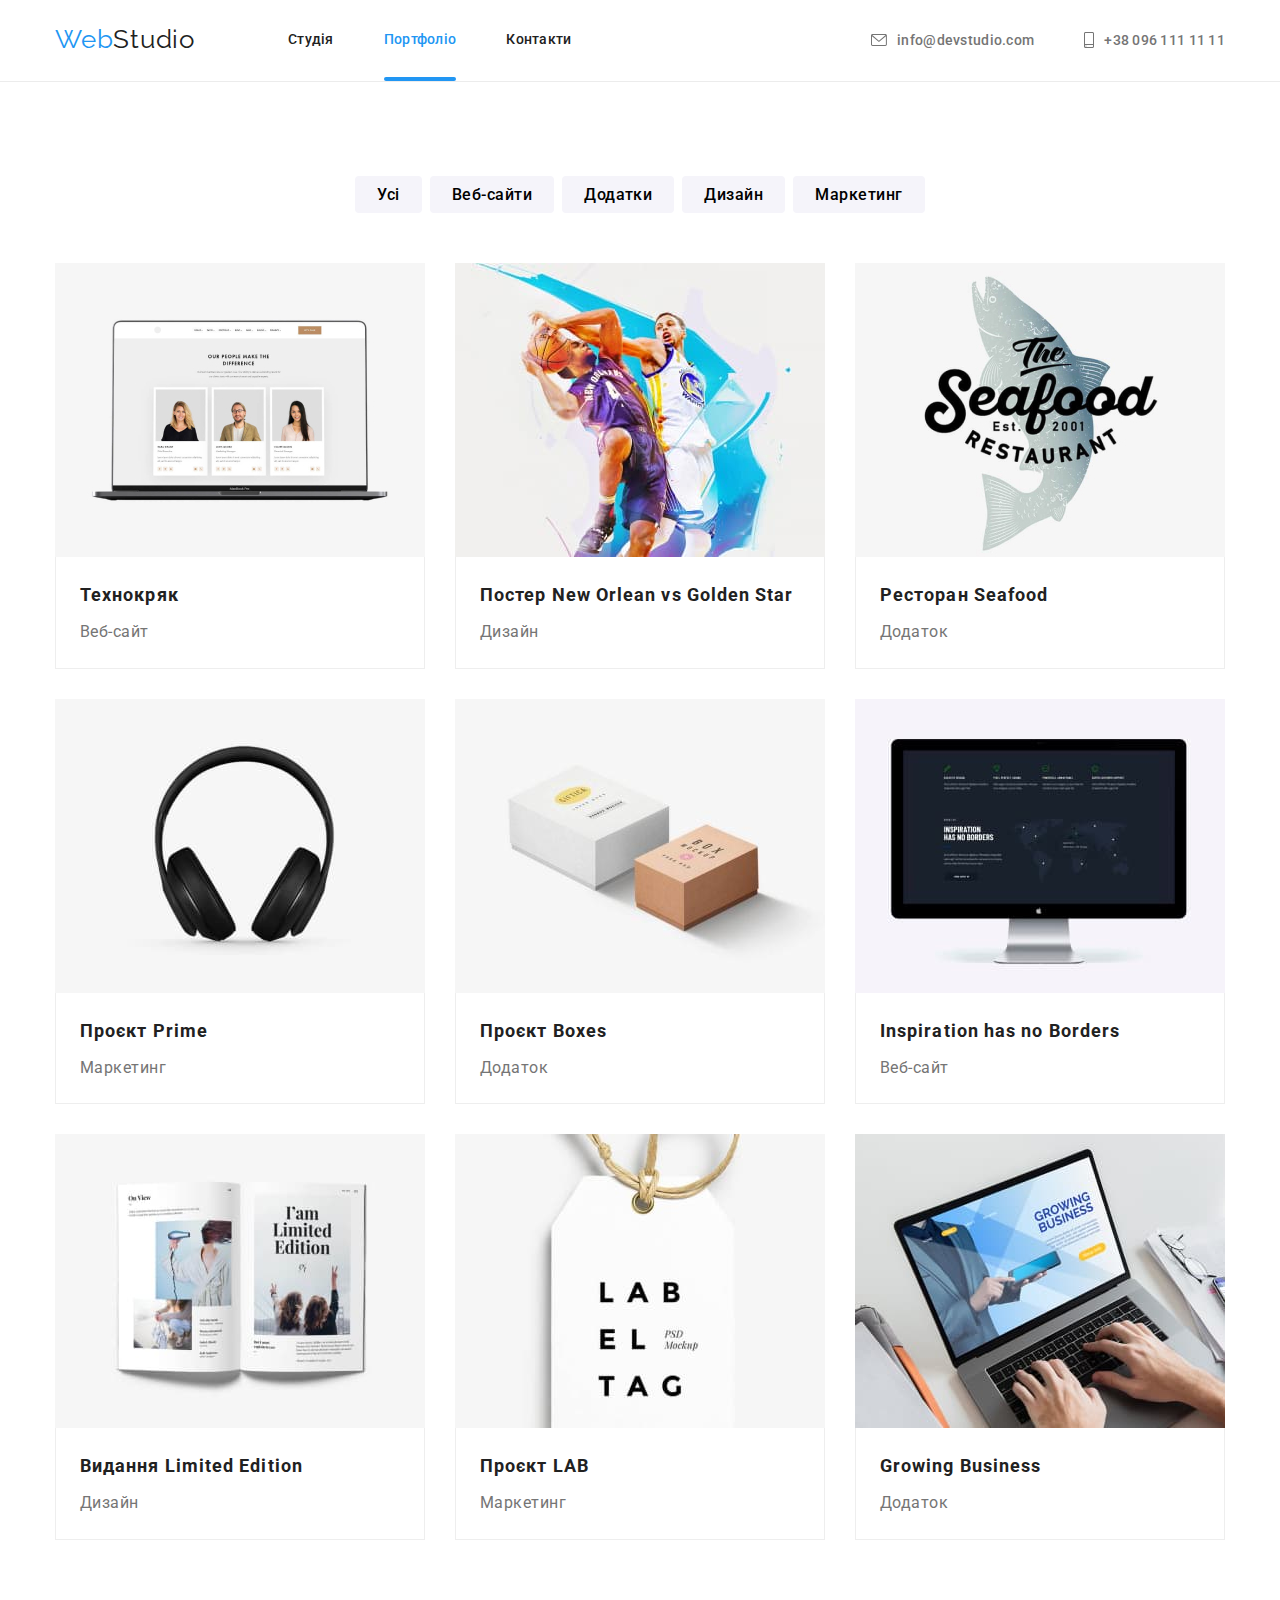
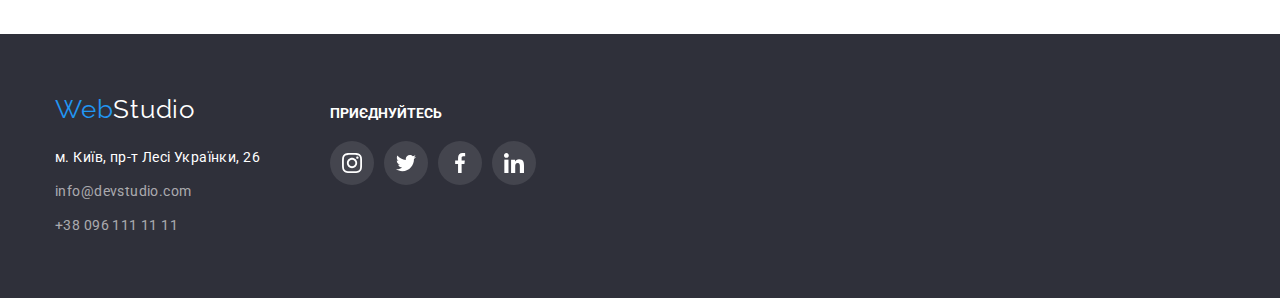
==== portfolio.html @ ceedc27b "added bace files" ====
<!DOCTYPE html>
<html lang="uk">
<head>
    <meta charset="UTF-8">
    <meta http-equiv="X-UA-Compatible" content="IE=edge">
    <meta name="viewport" content="width=device-width, initial-scale=1.0">
    <title>Document</title>
    <link rel="preconnect" href="https://fonts.googleapis.com">
    <link rel="preconnect" href="https://fonts.gstatic.com" crossorigin>
    <link href="https://fonts.googleapis.com/css2?family=Raleway:wght@700&family=Roboto:wght@400;500;700;900&display=swap" rel="stylesheet">
    <link rel="stylesheet" href="https://cdnjs.cloudflare.com/ajax/libs/modern-normalize/1.1.0/modern-normalize.min.css">
    <link rel="stylesheet" href="./css/styles.css"/>
    
</head>
<body class="page">

<header class="header">

        <div class="container container-header">
    
    
            <a href="./index.html" class="logo">
                Web<span class="logo decor">Studio</span>
            </a>
    
        <nav>
            
            <ul class="site-nav">
                <li class="nav-item"><a href="./index.html"  class="link site-item">Студія</a></li>
                <li class="nav-item"><a href="./portfolio.html"  class="link current site-item">Портфоліо</a></li>
                <li class="nav-item"><a href="#" class="link site-item" >Контакти</a></li>
            </ul>
        </nav>
    
        <ul class="contacts">
            <li class="contact-item">
                <a class="contact link" href=mailto:info@devstudio.com><svg class="contact-icon" width="16" height="12"><use href="./images/icons.svg#icon-envelope"></use></svg>info@devstudio.com</a>
            </li>
            
            <li class="contact-item">
                <a class="contact link" href=tel:+380961111111><svg class="contact-icon" width="10" height="16"><use href="./images/icons.svg#icon-smartphone"></use></svg>+38 096 111 11 11</a>
            </li>
        </ul>
        
        </div>
    
</header>
    


<main>
    
    
   
    <section class="section">
    <div class="container">

        <h1 class="features-title hidden">Наші роботи</h1>

        <ul class="features-names">

            <li class="features-button"><button type="button" class="features-item">Усі</button></li>
            <li class="features-button"><button type="button" class="features-item">Веб-сайти</button></li>
            <li class="features-button"><button type="button" class="features-item">Додатки</button></li>
            <li class="features-button"><button type="button" class="features-item">Дизайн</button></li>
            <li class="features-button"><button type="button" class="features-item">Маркетинг</button></li>
        </ul>

        <ul class="examples">
        <li class="examples-item">
            <a href="#" class="examples-link">
                <div class="overlay-wrapper">
                <img src="./images/techno.jpg" width="370" alt="сайт технокряк" />
                <div class="overlay"><p class="overlay-text">Ресурс пропонує комплексні пропозиції з різним рівнем функціоналу та сервісів. Все це дозволить відвідувачу отримати вичерпні відомості про компанію чи приватну особу.</p></div>
                </div>
                 <div class="examples-aftercard">
                     <h2 class="examples-subtitle">Технокряк</h2>
                     <p class="examples-text">Веб-сайт</p>
                 
                </div>

            </a> 
        </li>

        <li class="examples-item">
            <a href="#" class="examples-link">
                <div class="overlay-wrapper">
                    <img src="./images/neworlean.jpg" width="370" alt="постер баскетбол" />
                    <div class="overlay"><p class="overlay-text">Ресурс пропонує комплексні пропозиції з різним рівнем функціоналу та сервісів. Все це дозволить відвідувачу отримати вичерпні відомості про компанію чи приватну особу.</p></div>
                </div>
                <div class="examples-aftercard">
                      <h2 class="examples-subtitle">Постер New Orlean vs Golden Star</h2>
                    <p class="examples-text">Дизайн</p>
                </div>
            </a>     
        </li>

        <li class="examples-item">
            <a href="#" class="examples-link">
                <div class="overlay-wrapper">
                    <img src="./images/seafood.jpg" width="370" alt="додаток ресторану" />
                     <div class="overlay"><p class="overlay-text">Ресурс пропонує комплексні пропозиції з різним рівнем функціоналу та сервісів. Все це дозволить відвідувачу отримати вичерпні відомості про компанію чи приватну особу.</p></div>
                </div>
                <div class="examples-aftercard">
                    <h2 class="examples-subtitle">Ресторан Seafood</h2>
                    <p class="examples-text">Додаток</p>
                </div>
           </a>       
        </li>

        <li class="examples-item">
            <a href="#" class="examples-link">
                <div class="overlay-wrapper">
                    <img src="./images/prime.jpg" width="370" alt="навушники" />
                    <div class="overlay"><p class="overlay-text">Ресурс пропонує комплексні пропозиції з різним рівнем функціоналу та сервісів. Все це дозволить відвідувачу отримати вичерпні відомості про компанію чи приватну особу.</p></div>
                </div>
                <div class="examples-aftercard">
                    <h2 class="examples-subtitle">Проєкт Prime</h2>
                    <p class="examples-text">Маркетинг</p>  
                </div>  
            </a>   
        </li>

        <li class="examples-item">
            <a href="#" class="examples-link">
                <div class="overlay-wrapper">
                    <img src="./images/boxes.jpg" width="370" alt="коробки" />
                    <div class="overlay"><p class="overlay-text">Ресурс пропонує комплексні пропозиції з різним рівнем функціоналу та сервісів. Все це дозволить відвідувачу отримати вичерпні відомості про компанію чи приватну особу.</p></div>
                </div>
                <div class="examples-aftercard">
                    <h2 class="examples-subtitle">Проєкт Boxes</h2>
                    <p class="examples-text">Додаток</p>
                </div>
            </a>    
                
        </li>

        <li class="examples-item">
            <a href="#" class="examples-link">
                <div class="overlay-wrapper">
                    <img src="./images/inspiration.jpg" width="370" alt="монітон" />
                    <div class="overlay"><p class="overlay-text">Ресурс пропонує комплексні пропозиції з різним рівнем функціоналу та сервісів. Все це дозволить відвідувачу отримати вичерпні відомості про компанію чи приватну особу.</p></div>
                </div>
                <div class="examples-aftercard">
                    <h2 class="examples-subtitle">Inspiration has no Borders</h2>
                    <p class="examples-text">Веб-сайт</p>
                </div>
            </a>      
        </li>

        <li class="examples-item">
            <a href="#" class="examples-link">
                <div class="overlay-wrapper">
                    <img src="./images/limitededition.jpg" width="370" alt="журнал" />
                    <div class="overlay"><p class="overlay-text">Ресурс пропонує комплексні пропозиції з різним рівнем функціоналу та сервісів. Все це дозволить відвідувачу отримати вичерпні відомості про компанію чи приватну особу.</p></div>
                </div>
                <div class="examples-aftercard">
                    <h2 class="examples-subtitle">Видання Limited Edition</h2>
                    <p class="examples-text">Дизайн</p>
                </div>
            </a>          
        </li>

        <li class="examples-item">
            <a href="#" class="examples-link">
                <div class="overlay-wrapper">
                    <img src="./images/lab.jpg" width="370" alt="етикетка" />
                    <div class="overlay"><p class="overlay-text">Ресурс пропонує комплексні пропозиції з різним рівнем функціоналу та сервісів. Все це дозволить відвідувачу отримати вичерпні відомості про компанію чи приватну особу.</p></div>
                </div>
                <div class="examples-aftercard">
                    <h2 class="examples-subtitle">Проєкт LAB</h2>
                    <p class="examples-text">Маркетинг</p>
                </div>
            </a>         
        </li>

        <li class="examples-item">
            <a href="#" class="examples-link">
                <div class="overlay-wrapper">
                    <img src="./images/growingbusiness.jpg" width="370" alt="ноутбук" />
                    <div class="overlay"><p class="overlay-text">Ресурс пропонує комплексні пропозиції з різним рівнем функціоналу та сервісів. Все це дозволить відвідувачу отримати вичерпні відомості про компанію чи приватну особу.</p></div>
            </div>
                <div class="examples-aftercard">
                    <h2 class="examples-subtitle">Growing Business</h2>
                    <p class="examples-text">Додаток</p>
                </div>
            </a>        
        </li>
     </ul>

    </div>
    </section>
    
</main>
    
<footer class="footer"> 
    <div class="container">

        <div class="adrfoot">
        <div class="foot">
        
        <div class="logo-end">
    <a class="logo logo-foot" href="./index.html"> 
        Web<span class="logo-footer">Studio</span>
    </a>
        </div>

 
    <address>
        <ul class="contacts-end">
    <li class="address-footer"><a class="address-end link" href="https://www.google.com/maps/place/%D0%B1%D1%83%D0%BB.+%D0%9B%D0%B5%D1%81%D0%B8+%D0%A3%D0%BA%D1%80%D0%B0%D0%B8%D0%BD%D0%BA%D0%B8,+26,+%D0%9A%D0%B8%D0%B5%D0%B2,+%D0%A3%D0%BA%D1%80%D0%B0%D0%B8%D0%BD%D0%B0,+02000/@50.4265841,30.5361971,17z/data=!3m1!4b1!4m5!3m4!1s0x40d4cf0e033ecbe9:0x57a4dffefec77da0!8m2!3d50.4265807!4d30.5383859" target="_blank"  rel="noopener noreferrer" >м. Київ, пр-т Лесі Українки, 26</a></li>
    <li class="address-footer"><a class="post-end link" href=mailto:info@devstudio.com>info@devstudio.com</a></li>
    <li class="address-footer"><a class="phone-end link" href=tel:+380961111111>+38 096 111 11 11</a></li>
  </ul>
    </address>
</div>
   

    <div class="footer-social">
        <p class="title-foot">Приєднуйтесь</p>
        
        <ul class="social-footer">
            <li>
                <a class="social-foot" href="#">
                    <svg class="icon" width="20" height="20">
                        <use href="./images/icons.svg#icon-instagram"></use>
                    </svg>
                </a>
                
            </li>

            <li>
                <a class="social-foot" href="#">
                    <svg class="icon" width="20" height="20">
                        <use href="./images/icons.svg#icon-twitter"></use>
                    </svg>
                </a>
            </li>

            <li>
                <a class="social-foot" href="#">
                    <svg class="icon" width="20" height="20">
                        <use href="./images/icons.svg#icon-facebook"></use>
                    </svg>
                </a>
            </li>

            <li>
                <a class="social-foot" href="#">
                    <svg class="icon" width="20" height="20">
                        <use href="./images/icons.svg#icon-linkedin"></use>
                    </svg>
                </a>
            </li>

        </ul>
    </div>
        </div>
</div>
    
</footer>
       

</body>
</html>
---- css/styles.css ----
h1,
h2,
h3,
h4,
p,
ul {
    margin: 0;
    padding: 0;
}

ul{
    list-style: none;
}

:root{
    --primary-text-color: #212121;
    --accent-color: #2196F3;
    --article-text-color: #757575;
    --white-text-color: #FFFFFF;
    --primary-bg-color: #FFFFFF;
    --bgcolor-footer: #2F303A;
    --bgcolor-team: #F5F4FA;
    --icon-color: #AFB1B8;
}

body {
    background-color: var(--primary-bg-color);
    font-family: 'Roboto', sans-serif;
    color:var(--primary-text-color);
}

.container{
    width: 1200px;
    margin-left: auto;
    margin-right: auto;
    padding-left: 15px;
    padding-right: 15px;
}

.section{
    padding-top: 94px;
    padding-bottom: 94px;
}

.hidden{
    position: absolute;
    width: 1px;
    height: 1px;
    margin: -1px;
    border: 0;
    padding: 0;
    clip: rect(0 0 0 0);
    overflow: hidden;
} 

img{
    display: block;
}

/* ========================= HEADER ================================ */

.header {
    border-bottom: 1px solid #ECECEC;;
}

.container-header{
    display: flex;
    align-items: center;
    
}

.link{
    display: block;
    text-decoration: none;
    font-style: normal;
    color: var(--primary-text-color);
    padding-top: 32px;
    padding-bottom: 32px;
    position: relative;
}

.link.current::after{
    content:"";
    width: 100%;
    height: 4px;
    border-radius: 2px;
    background-color: var(--accent-color);
    position: absolute;
    left: 0;
    bottom: -1px;
}

.logo {
    padding-top: 24px;
    padding-bottom: 25px;

    color: var(--accent-color);
    font-family: 'Raleway';
    font-size: 26px;
    line-height: 1.2;
    letter-spacing: 0.03em;
    text-decoration: none;
}

.decor {
    color: var(--primary-text-color);
}

.site-nav {
    display: flex;
    align-items: center;

    margin-left: 93px;
    text-decoration: none;
    line-height: 1.2;
    letter-spacing: 0.02em;
}

.nav-item:not(:last-child){
    margin-right: 50px;
}

.site-item{
    display:block;
    font-weight: 500;
    line-height: 1.14;
    font-size: 14px;
    letter-spacing: 0.02em;
    text-decoration: none;  
    transition: color 250ms cubic-bezier(0.4, 0, 0.2, 1);
}

.site-item:hover{
    color:var(--accent-color);
}

.site-item:focus{
    color:var(--accent-color);
}

.contacts{
    display: flex;
    margin-left: auto;
}

.contact.link{
    display: flex;
    align-items: center;
    color: var(--article-text-color);
    font-size: 14px;
    font-weight: 500;
    line-height: 1.2;
    letter-spacing: 0.02em; 
    text-decoration: none;
    color:var(--article-text-color);
    fill:var(--article-text-color);
    transition: color 250ms cubic-bezier(0.4, 0, 0.2, 1), fill 250ms cubic-bezier(0.4, 0, 0.2, 1);
}

.contact.link:focus{
    color: var(--accent-color);
}   

.contact.link:hover{
    color:var(--accent-color);
}

.contact-icon{
    fill:currentColor;
}

.contact-icon{
    margin-right: 10px;
}

.contact-item:not(:last-child){
    margin-right: 50px;
}





/* ========================= HERO ============================== */



.hero-content{
    width: 1600px;
    margin-left: auto;
    margin-right: auto;
    padding-top: 200px;
    padding-bottom:200px;
    text-align: center;
    background-color: var(--bgcolor-footer);
    background-image: linear-gradient(rgba(47, 48, 58, 0.4), rgba(47, 48, 58, 0.4)), url(../images/herobg.jpg);
    background-repeat: no-repeat;
    background-position: center;
}

.hero-title{
    max-width: 696px;
    margin-bottom: 30px;
    margin-left: auto;
    margin-right: auto;
    color: var(--white-text-color);
    font-size: 44px;
    font-weight: 900;
    text-align: center;
    text-transform: uppercase;
    letter-spacing: 0.06em;
    line-height: 1.4;
    
}

button{
    cursor: pointer;
}

.hero-button{
    border-radius: 4px;

    box-shadow: 0px 4px 4px rgba(0, 0, 0, 0.15);
    font-weight: 700;
    padding: 10px 32px;
    background-color: var(--accent-color);
    color: var(--white-text-color);
    line-height: 1.9;
    letter-spacing: 0.06em;
    border-style: none;
    transition: background-color 250ms cubic-bezier(0.4, 0, 0.2, 1);
}

.hero-button:hover,
.hero-button:focus{
    background-color: #188CE8;
}


/* ========================= НАШІ ПЕРЕВАГИ ==================== */

.section-title{
    font-size: 36px;
    line-height: 1.2;
    text-align: center;
    letter-spacing: 0.03em;
}

.section-list{
    display: flex;
}

.section-item{
    width: 270px;
}

.section-item:not(:first-child){
    margin-left: 30px;
}

.iconbg{
    display: flex;
    justify-content: center;
    align-items: center;
    height: 120px;
    border-radius: 4px;
    background-color: var(--bgcolor-team);
    margin-bottom: 30px;
}

.subtitle{
    margin-bottom: 10px;
    font-size: 14px;
    line-height: 1.2;
    letter-spacing: 0.03em;
    text-transform: uppercase;
}

.text{
    margin-bottom: 0;
    color: var(--article-text-color);
    font-weight: 400;
    font-size: 14px;
    line-height: 1.8;
    letter-spacing: 0.03em;
}



/* =========================ЧИМ МИ ЗАЙМАЄМОСЬ ====================== */

.our-works{
    padding-top: 0;
}

.our-title{
    margin-bottom: 50px;
    font-size: 36px;
    line-height: 1.2;
    text-align: center;
    letter-spacing: 0.03em;
}

.our-item:not(:last-child){
    margin-right: 30px;
}

.our-item{
    position:relative;
}

.overlay-works{
    position: absolute;
    display: flex;
    justify-content: center;
    align-items: center;
    width: 100%;
    background-color:rgba(47, 48, 58, 0.8);
    height: 70px;
    left:0;
    bottom: 0;
}

.works-title{
    color:var(--white-text-color);
    text-transform: uppercase;
    font-weight: 700;
    font-size:14px;
    line-height: 1.14;
}


/* ========================= КОМАНДА ========================= */

.team-title{
    margin-bottom:50px ;
    font-size: 36px;
    line-height: 1.2;
    text-align: center;
    letter-spacing: 0.03em;
}

.team{
    background-color: var(--bgcolor-team);
}

.team-list{
    display: flex;
}


.team-card{
    display: block;
   
    background-color: var(--primary-bg-color);
    box-shadow: 0px 1px 3px rgba(0, 0, 0, 0.12), 0px 1px 1px rgba(0, 0, 0, 0.14), 0px 2px 1px rgba(0, 0, 0, 0.2);
    border-radius: 0px 0px 4px 4px;
    margin-right: 30px;
}

.team-card:last-child{
    margin-right: 0;
}


.team-title{
    margin-bottom: 50px;
}

.team-subtitle{
    margin-bottom: 10px;
    margin-top: 30px;
    font-weight: 500;
    font-size: 16px;
    line-height: 1.2;
    text-align: center;
    letter-spacing: 0.03em;
}

.team-text{
    margin-bottom: 16px;
    color: var(--article-text-color);
    line-height: 1.2;
    text-align: center;
    letter-spacing: 0.03em;
    margin-bottom: 16px;
}

.social{
    display:flex;
    justify-content: center;
    align-content: center;
    margin-bottom: 30px;
}

.social-team{
    fill:#AFB1B8;
    display: flex;
    align-items: center;
    justify-content: center;

    width: 44px;
    height: 44px;
    border-radius: 50%;
    transition: fill 250ms cubic-bezier(0.4, 0, 0.2, 1), background-color 250ms cubic-bezier(0.4, 0, 0.2, 1);
}

.team-icon:not(:last-child){
    margin-right: 10px;
}

.social-team:hover,
.social-team:focus{
    background-color: var(--accent-color);
    fill:var(--white-text-color);
}


/* ========================= ПОСТІЙНІ КЛІЄНТИ =========================*/

.title-client{
    margin-bottom: 50px;
}
.client-list{
    display:flex;
    justify-content: center;
    align-items: center;
    gap: 30px;

}
.client-item{
    color: var(--icon-color);
    display: flex;
    justify-content: center;
    align-items: center;
    width: 170px;
    height: 92px;
    border: 1px solid var(--icon-color);
    border-radius: 4px;
    outline: transparent;
    transition: color 250ms cubic-bezier(0.4, 0, 0.2, 1), border-color 250ms cubic-bezier(0.4, 0, 0.2, 1);
}

.client-item:focus,
.client-item:hover{
    border-color: #188CE8;
    color: #188CE8;
}

.client-icon{
    fill: currentColor;
}


/* ========================= FOOTER ========================= */

.footer{
    background-color: var(--bgcolor-footer);
    color: var(--white-text-color);

    padding-top: 60px;
    padding-bottom: 60px;
}

.logo-footer{
    color: var(--white-text-color);
}

.logo-end{
    margin-bottom: 20px;
}

.logo-foot{
    padding: 0;
}

.adrfoot{
    display: flex;
    align-items: baseline;
}

.address-end{
    color: var(--white-text-color);
    text-decoration: none;
    line-height: 1.8;
    font-size: 14px;
    letter-spacing: 0.03em;
    padding: 0;
    transition: color 250ms cubic-bezier(0.4, 0, 0.2, 1);
}

.post-end{
    color: rgba(255, 255, 255, 0.6);
    line-height: 1.8;
    font-size: 14px;
    letter-spacing: 0.03em;
    padding: 0;
    transition: color 250ms cubic-bezier(0.4, 0, 0.2, 1);
}

.phone-end{
    color: rgba(255, 255, 255, 0.6);
    line-height: 1.8;
    font-size: 14px;
    letter-spacing: 0.03em;
    padding: 0;
    transition: color 250ms cubic-bezier(0.4, 0, 0.2, 1);
}

.address-end:hover,
.address-end:focus{
    color: var(--accent-color);
}

.phone-end:hover,
.phone-end:focus{
    color: var(--accent-color);
}

.post-end:hover,
.post-end:focus{
    color: var(--accent-color);
}

.address-footer:not(:last-child){
    margin-bottom: 9px;
}

.footer-social{
 margin-left: 70px;
}

.title-foot{
    margin-bottom: 20px;
    font-size: 14px;
    font-weight: 700;
    text-transform: uppercase;
}

.social-foot{
    fill: var(--white-text-color);
    display: flex;
    align-items: center;
    justify-content: center;

    width: 44px;
    height: 44px;
    background-color: rgba(255, 255, 255, 0.1);
    border-radius: 50%;
    transition: background-color 250ms cubic-bezier(0.4, 0, 0.2, 1);
}

.social-foot:focus,
.social-foot:hover{
    background-color: var(--accent-color);
}

.social-footer{
    display: flex;
    gap: 10px;
}

.submit{
    display:flex;
    flex-direction: column;
    margin-left: 93px;
}

.submit-title{
    margin-bottom: 20px;
    font-size: 14px;
    font-weight: 700;
    text-transform: uppercase;
}

.input-email{
    width: 358px;
    height: 50px;
    background-color: var(--bgcolor-footer);
    border-radius: 4px;
    border: 1px solid rgba(255, 255, 255, 0.3);
    padding-left: 16px;
}

.send-email{
    display: flex;
    align-items: center;
}

.button-footer{
    height: 50px;
    margin-left: 12px;
    padding-left: 28px;
    padding-top:10px;
    padding-bottom: 10px;
    padding-right: 18px;

    border-radius: 4px;

    box-shadow: 0px 4px 4px rgba(0, 0, 0, 0.15);
    font-weight: 700;
    background-color: var(--accent-color);
    color: var(--white-text-color);
    line-height: 1.9;
    letter-spacing: 0.06em;
    border-style: none;
    transition: background-color 250ms cubic-bezier(0.4, 0, 0.2, 1);

}

.hero-button:hover,
.hero-button:focus{
    background-color: #188CE8;
}

.submit-icon{
    margin-left: 13px;
}



/* ========================= ПОРТФОЛІО =========================*/

.current{
    color: var(--accent-color);
}

.features-names{
    margin-bottom: 50px;
}
.features-item{
    border-style: none;
    line-height: 1.6;
    text-align: center;
    letter-spacing: 0.03em;
    transition: background-color 250ms cubic-bezier(0.4, 0, 0.2, 1), color 250ms cubic-bezier(0.4, 0, 0.2, 1), box-shadow 250ms cubic-bezier(0.4, 0, 0.2, 1);
}

.examples-subtitle{
    font-size: 18px;
    line-height: 2;
    letter-spacing: 0.06em;
}

.examples-text{
    color: var(--article-text-color);
    font-weight: 400;
    line-height: 30px;
    letter-spacing: 0.03em;
}

.features-names{
    display: flex;
    justify-content: center;
}

.features-item:hover{
    background-color: var(--accent-color);
    color: var(--white-text-color);
    box-shadow: 0px 3px 1px rgba(0, 0, 0, 0.1), 0px 1px 2px rgba(0, 0, 0, 0.08), 0px 2px 2px rgba(0, 0, 0, 0.12);
}

.features-item:focus{
    background-color: var(--accent-color);
    color: var(--white-text-color);
    box-shadow: 0px 3px 1px rgba(0, 0, 0, 0.1), 0px 1px 2px rgba(0, 0, 0, 0.08), 0px 2px 2px rgba(0, 0, 0, 0.12);
}

.features-names{
    gap: 8px;
}

.features-item{
    padding: 6px 22px; 
    border-radius: 4px;

    font-weight: 500;
    line-height: 1.6;
    letter-spacing: 0.03em;
    background: var(--bgcolor-team);
}

.features-title{
    visibility: hidden;
}

.examples{
    display: flex;
    flex-wrap: wrap;
    gap: 30px;
}

.examples-item {
    width: 370px;
}

.examples-item :last-child{
    margin-right: 0;
}

.examples-link{
    display: block;
    text-decoration: none;
    outline: transparent;
    transition: box-shadow 250ms cubic-bezier(0.4, 0, 0.2, 1);
}

.examples-link:hover,
.examples-link:focus{
    box-shadow: 0px 1px 1px rgba(0, 0, 0, 0.12), 0px 4px 4px rgba(0, 0, 0, 0.06), 1px 4px 6px rgba(0, 0, 0, 0.16);
}

.overlay{
    width: 100%;
    height: 100%;
    position: absolute;
    left:0;
    top:0;
    display: flex;
    justify-content: center;
    align-items: center;
    background-color:rgba(33, 150, 243, 0.9);
    transform: translateY(100%);
    transition: transform 250ms cubic-bezier(0.4, 0, 0.2, 1);
}

.examples-link:hover .overlay{
    transform: translateY(0);
}

.examples-link:focus .overlay{
    transform: translateY(0);
}

.overlay-wrapper{
    position:relative;
    overflow: hidden;
}

.overlay-text{
    padding-left: 24px;
    padding-right: 24px;
    color: var(--white-text-color);
    font-size: 18px;
    line-height: 28px;
}

.examples-aftercard{
    padding: 20px 24px;
    border-right: 1px solid #EEEEEE;
    border-left: 1px solid #EEEEEE;
    border-bottom: 1px solid #EEEEEE;
}

.examples-subtitle{
    color:var(--primary-text-color);
    margin-bottom: 4px;
    font-size: 18px;
    line-height: 2;
    letter-spacing: 0.06em;
}

.examples-text{
    line-height: 1.9;
    letter-spacing: 0.03em;
}


/* ========================= МОДАЛЬНЕ ВІКНО =========================*/


.backdrop{
    position:fixed;
    top:0;
    left:0;
    width: 100vw;
    height: 100vh;
    background-color:rgba(0, 0, 0, 0.2);

    opacity:1;
    transition: opacity 250ms cubic-bezier(0.4, 0, 0.2, 1);
}

.backdrop.is-hidden{
    opacity: 0;
    pointer-events: none;
}

.modal{
    position: absolute;
    width: 528px;
    height: 581px;
    border-radius: 4px;
    background-color: var(--primary-bg-color);
    top: 50%;
    left: 50%;
    transform: translate(-50%,-50%);
}

.modal-button{
    display:flex;
    position: absolute;
    justify-content: center;
    align-items: center;
    right: 8px;
    top:8px;
    width: 30px;
    height: 30px;
    padding: 6px;
    border: 1px solid rgba(0, 0, 0, 0.1);;
    border-radius: 50%;
    background-color: var(--white-text-color);
}
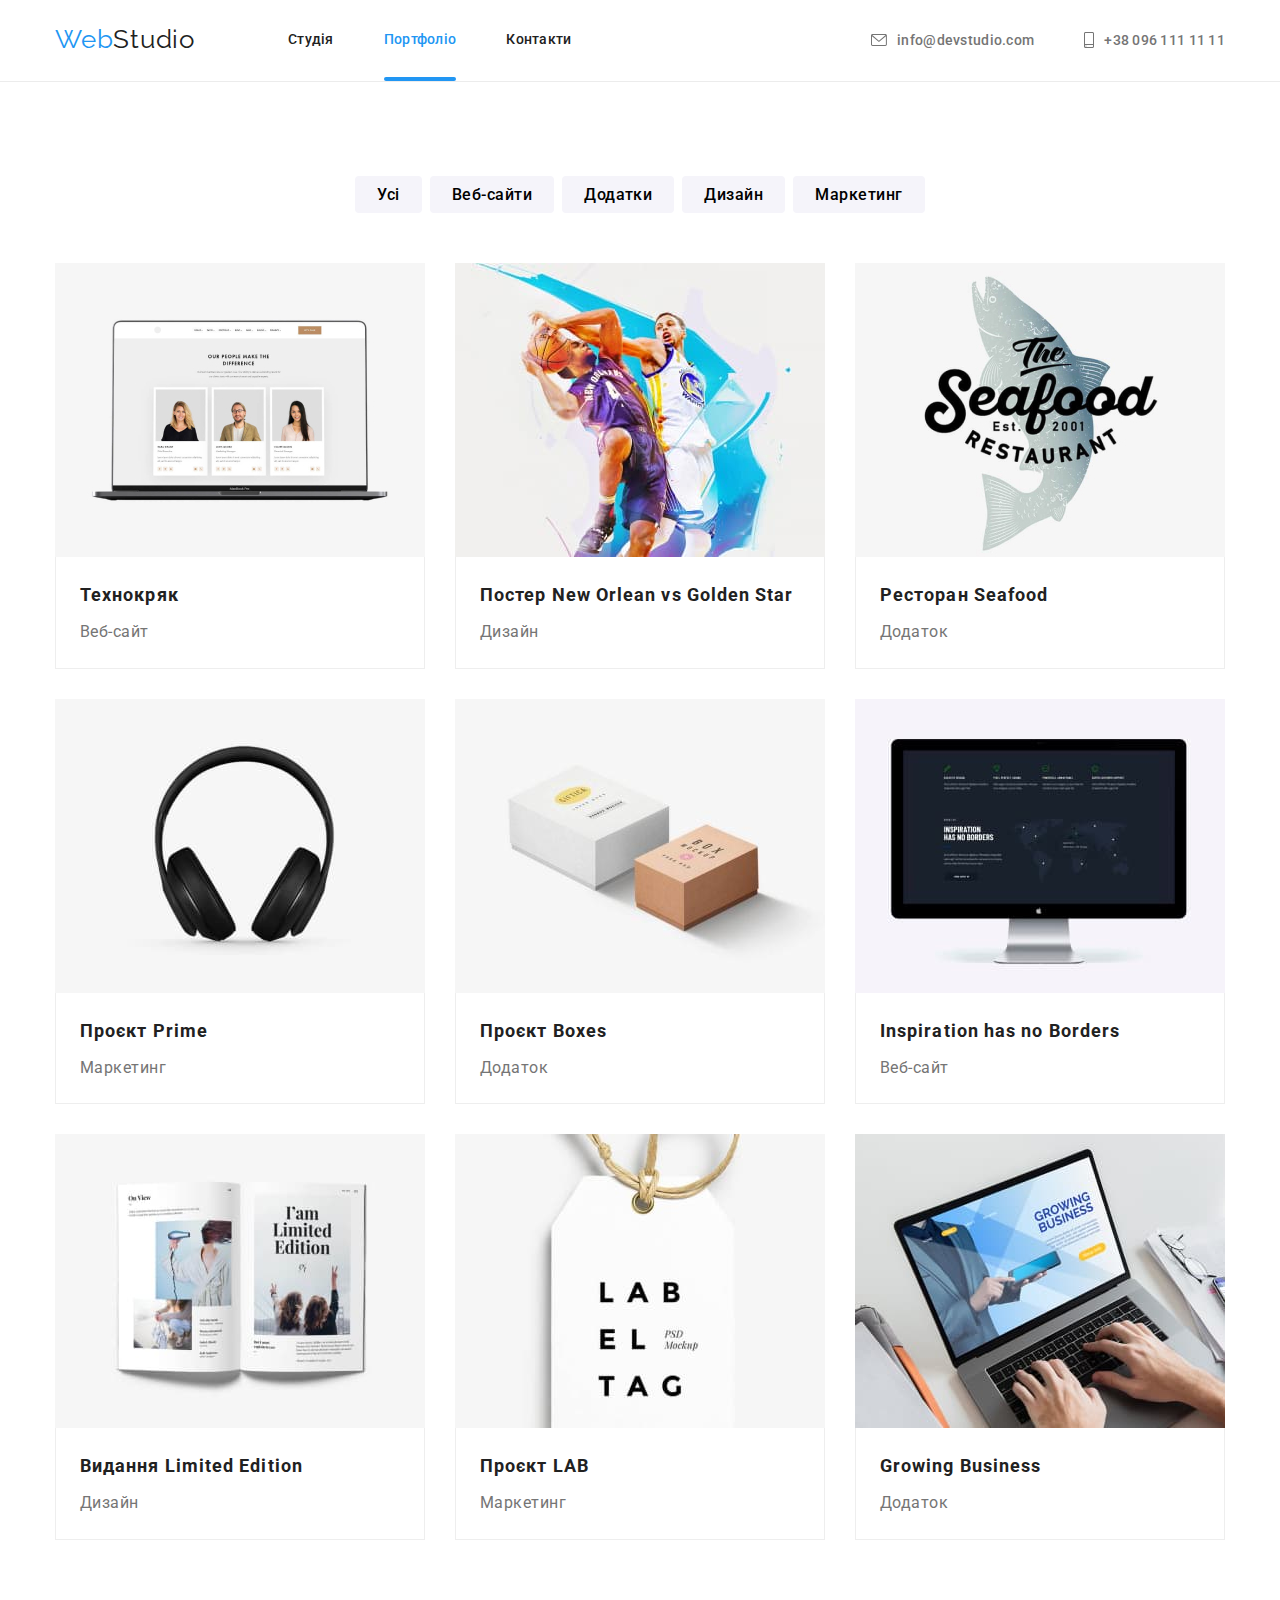
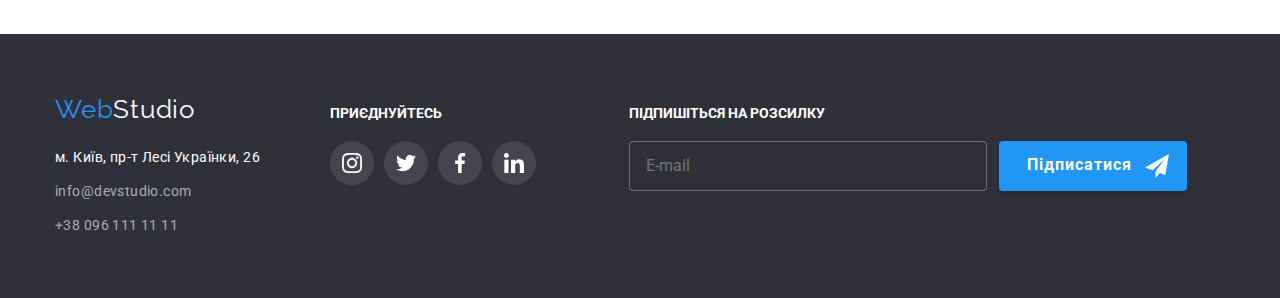
==== commit 6f05c124: "Added form" ====
--- a/portfolio.html
+++ b/portfolio.html
@@ -255,9 +255,24 @@
 
         </ul>
     </div>
+        
+
+
+    <div class="submit">
+        <p class="submit-title">Підпишіться на розсилку</p>
+    <form type="submit" class="send-email">
+        <label >
+            <input class="input-email" type="email" name="email" id="user_email" placeholder="E-mail"/>
+        </label>
+        <button type="submit" class="button-footer" >Підписатися
+            <svg class="submit-icon" width="24" height="24"><use href="./images/icons.svg#icon-icon-send"></use></svg>
+        </button>
+    </form>
+    </div>
+
+    
         </div>
-</div>
-    
+    </div>   
 </footer>
        
 
--- a/css/styles.css
+++ b/css/styles.css
@@ -53,6 +53,17 @@
     clip: rect(0 0 0 0);
     overflow: hidden;
 } 
+
+.visually-hidden{
+    position: absolute;
+    width: 1px;
+    height: 1px;
+    margin: -1px;
+    padding: 0;
+    overflow: hidden;
+    border: 0;
+    clip: rect(0 0 0 0);
+}
 
 img{
     display: block;
@@ -528,7 +539,7 @@
 }
 
 .footer-social{
- margin-left: 70px;
+    margin-left: 70px;
 }
 
 .title-foot{
@@ -589,6 +600,8 @@
 }
 
 .button-footer{
+    display: inline-flex;
+    align-items: center;
     height: 50px;
     margin-left: 12px;
     padding-left: 28px;
@@ -597,7 +610,6 @@
     padding-right: 18px;
 
     border-radius: 4px;
-
     box-shadow: 0px 4px 4px rgba(0, 0, 0, 0.15);
     font-weight: 700;
     background-color: var(--accent-color);
@@ -606,11 +618,10 @@
     letter-spacing: 0.06em;
     border-style: none;
     transition: background-color 250ms cubic-bezier(0.4, 0, 0.2, 1);
-
-}
-
-.hero-button:hover,
-.hero-button:focus{
+}
+
+.button-footer:hover,
+.button-footer:focus{
     background-color: #188CE8;
 }
 
@@ -811,13 +822,147 @@
     border: 1px solid rgba(0, 0, 0, 0.1);;
     border-radius: 50%;
     background-color: var(--white-text-color);
-}
-
-
-
-
-
-
-
-
-
+    transition: fill 250ms cubic-bezier(0.4, 0, 0.2, 1);
+}
+
+.modal-button:hover,
+.modal-button:focus{
+    fill:var(--accent-color);
+}
+
+.form-title{
+    text-align: center;
+    margin-top: 40px;
+    margin-bottom: 12px;
+    margin-left: auto;
+    margin-right: auto;
+
+    font-size: 20px;
+    line-height: 1.2;
+    font-weight: 700;
+}
+
+.form{
+    width: 448px;
+    margin-left: auto;
+    margin-right: auto;
+}
+
+.form-field{
+    display: flex;
+    flex-direction: column;
+    margin-bottom: 10px;
+
+    font-size: 12px;
+    font-weight: 400;
+    line-height: 1.2;
+    color: var(--article-text-color);
+    position: relative;
+}
+
+.form-field input{
+    width: 100%;
+    padding-top: 11px;
+    padding-bottom: 11px;
+    padding-left: 40px;
+
+    border: 1px solid rgba(33, 33, 33, 0.2);
+    border-radius: 4px;
+}
+
+.icon-input{
+    position: absolute;
+    display: inline-block;
+    top:50%;
+    left: 12px;
+}
+
+.modal-input{
+    border: 1px solid rgba(33, 33, 33, 0.2);
+    border-radius: 4px;
+    outline: none;
+
+    resize: none; 
+}
+
+.icon-input:focus + .modal-input{
+    background-color: var(--accent-color);
+}
+
+.form-field textarea{
+    width: 100%;
+    padding-top: 11px;
+    padding-bottom: 11px;
+    padding-left: 12px;
+
+   
+}
+
+.form-field label{
+    margin-bottom: 4px;
+}
+
+.custom-checkbox{
+    display: inline-block;
+    width: 16px;
+    height: 15px;
+    border: 2px solid var(--primary-text-color);
+    border-radius: 2px;
+
+    margin-right: 7px;
+}
+
+.modal-checkbox:checked + label .custom-checkbox{
+    border-color: transparent;
+    background-color: var(--accent-color);
+    background-image: url(../images/icons.svg/#icon-ok);
+    background-repeat: no-repeat;
+    background-position: center;
+
+}
+
+.privacy-text{
+    display: flex;
+    justify-content: center;
+    color: var(--article-text-color);
+    font-size: 14px;
+
+    margin-bottom: 30px;
+    margin-top: 20px;
+}
+
+.privacy-link{
+    color:var(--accent-color);
+}
+
+.button-form{
+    display: block;
+    margin-left: auto;
+    margin-right: auto;
+    border-radius: 4px;
+
+    outline: transparent;
+    box-shadow: 0px 4px 4px rgba(0, 0, 0, 0.15);
+    font-weight: 700;
+    padding: 10px 52px;
+    background-color: var(--accent-color);
+    color: var(--white-text-color);
+    line-height: 1.9;
+    letter-spacing: 0.06em;
+    border-style: none;
+    transition: background-color 250ms cubic-bezier(0.4, 0, 0.2, 1);
+}
+
+.button-form:hover,
+.button-form:focus{
+    background-color: #188CE8;
+}
+
+
+
+
+
+
+
+
+
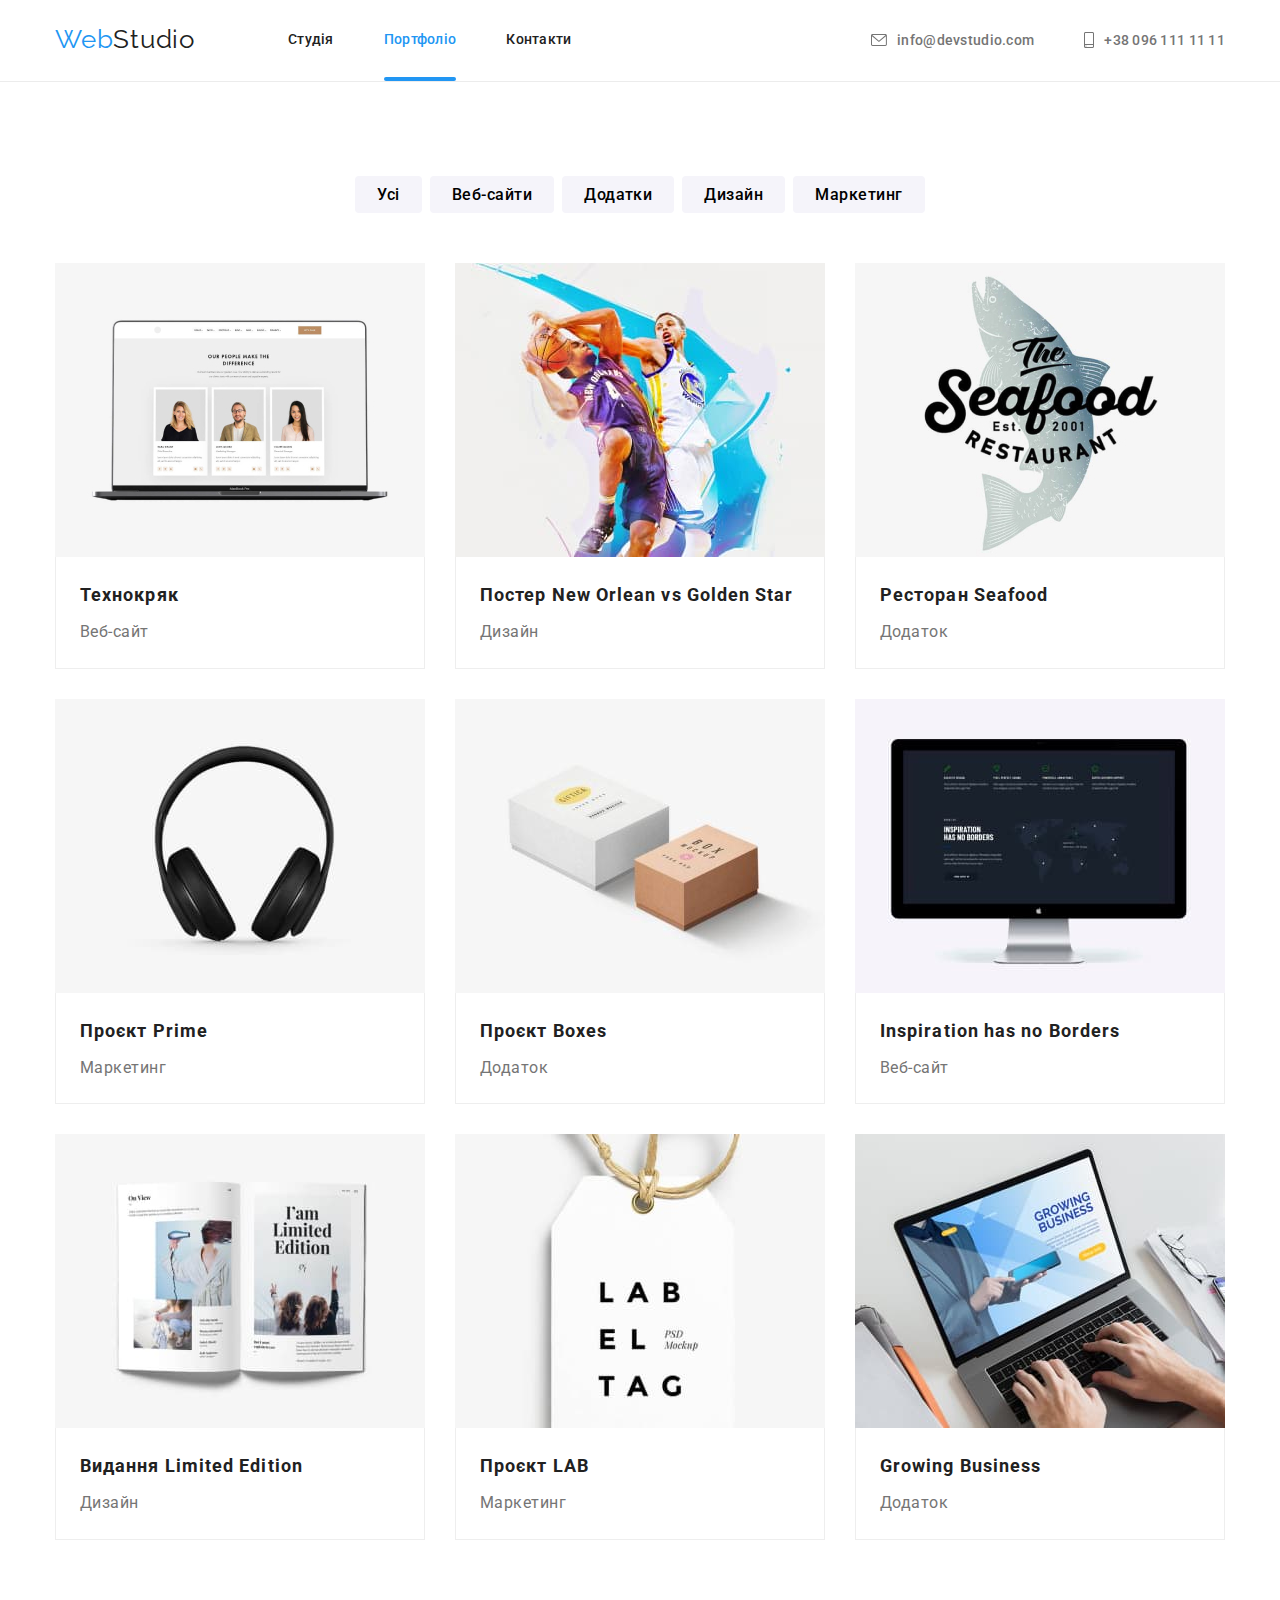
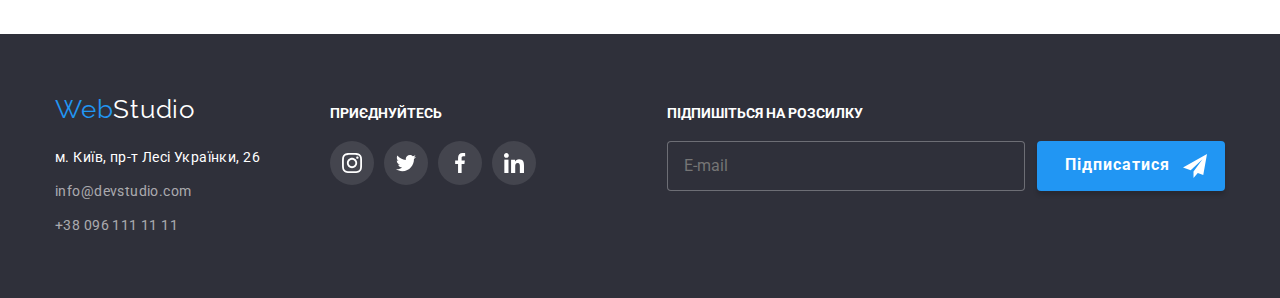
==== commit 35d02c90: "Fixed modal padding, footer form margin" ====
--- a/portfolio.html
+++ b/portfolio.html
@@ -260,7 +260,7 @@
 
     <div class="submit">
         <p class="submit-title">Підпишіться на розсилку</p>
-    <form type="submit" class="send-email">
+    <form class="send-email">
         <label >
             <input class="input-email" type="email" name="email" id="user_email" placeholder="E-mail"/>
         </label>
--- a/css/styles.css
+++ b/css/styles.css
@@ -575,7 +575,7 @@
 .submit{
     display:flex;
     flex-direction: column;
-    margin-left: 93px;
+    margin-left: auto;
 }
 
 .submit-title{
@@ -592,6 +592,7 @@
     border-radius: 4px;
     border: 1px solid rgba(255, 255, 255, 0.3);
     padding-left: 16px;
+    outline: transparent;
 }
 
 .send-email{
@@ -800,8 +801,8 @@
 
 .modal{
     position: absolute;
-    width: 528px;
-    height: 581px;
+    
+    padding: 40px;
     border-radius: 4px;
     background-color: var(--primary-bg-color);
     top: 50%;
@@ -832,7 +833,6 @@
 
 .form-title{
     text-align: center;
-    margin-top: 40px;
     margin-bottom: 12px;
     margin-left: auto;
     margin-right: auto;
@@ -844,8 +844,6 @@
 
 .form{
     width: 448px;
-    margin-left: auto;
-    margin-right: auto;
 }
 
 .form-field{
@@ -875,6 +873,7 @@
     display: inline-block;
     top:50%;
     left: 12px;
+    transition: fill 250ms cubic-bezier(0.4, 0, 0.2, 1);
 }
 
 .modal-input{
@@ -883,10 +882,15 @@
     outline: none;
 
     resize: none; 
-}
-
-.icon-input:focus + .modal-input{
-    background-color: var(--accent-color);
+    transition: border-color 250ms cubic-bezier(0.4, 0, 0.2, 1);;
+}
+
+.modal-input:focus+.icon-input{
+    fill:var(--accent-color);
+}
+
+.modal-input:focus{
+    border-color: var(--accent-color);
 }
 
 .form-field textarea{
@@ -895,43 +899,50 @@
     padding-bottom: 11px;
     padding-left: 12px;
 
-   
 }
 
 .form-field label{
     margin-bottom: 4px;
 }
 
-.custom-checkbox{
-    display: inline-block;
-    width: 16px;
-    height: 15px;
-    border: 2px solid var(--primary-text-color);
-    border-radius: 2px;
-
-    margin-right: 7px;
-}
-
-.modal-checkbox:checked + label .custom-checkbox{
-    border-color: transparent;
+
+.checkbox-wrapper {
+    display: flex;
+    align-items: center;
+    justify-content: center;
+    margin-top: 20px;
+    margin-bottom: 30px;
+    color:var(--article-text-color);
+    font-size: 14px;
+    font-weight: 400;
+    line-height: 1.7;
+  }
+  
+  .custom-checkbox {
+    border: 1px solid var(--primary-text-color);
+    border-radius: 4px;
+    cursor: pointer;
+    padding: 2px;
+    margin-right: 10px;
+  }
+  .form-checkbox:checked + .custom-checkbox {
     background-color: var(--accent-color);
-    background-image: url(../images/icons.svg/#icon-ok);
-    background-repeat: no-repeat;
-    background-position: center;
-
-}
-
-.privacy-text{
-    display: flex;
-    justify-content: center;
-    color: var(--article-text-color);
-    font-size: 14px;
-
-    margin-bottom: 30px;
-    margin-top: 20px;
-}
-
-.privacy-link{
+    border-color: var(--accent-color);
+  }
+  .form-checkbox:focus + .custom-checkbox {
+    outline: 2px solid rgba(0, 0, 255, 0.5);
+  }
+  
+  .checkbox-icon {
+    display: none;
+    fill: #ffffff;
+  }
+  .form-checkbox:checked + .custom-checkbox .checkbox-icon {
+    display: block;
+  }
+
+
+.checkbox-link{
     color:var(--accent-color);
 }
 
